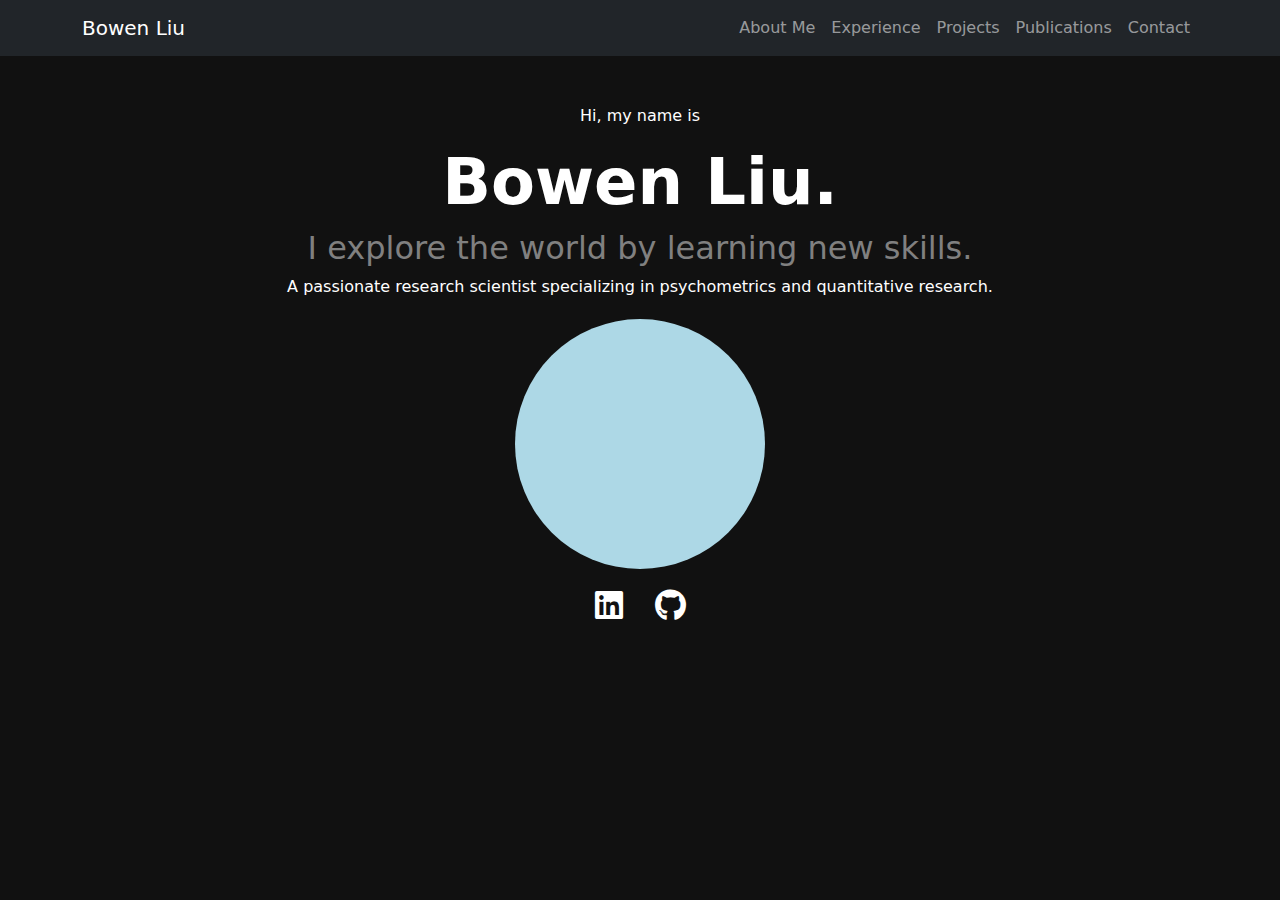
==== index.html @ 64eee91f "Update index.html" ====
<!DOCTYPE html>
<html lang="en">
<head>
  <meta charset="UTF-8">
  <meta name="viewport" content="width=device-width, initial-scale=1.0">
  <title>Bowen Liu</title>
  <link rel="stylesheet" href="https://cdn.jsdelivr.net/npm/bootstrap@5.3.0/dist/css/bootstrap.min.css">
  <link rel="stylesheet" href="https://cdnjs.cloudflare.com/ajax/libs/font-awesome/6.4.2/css/all.min.css">

  <style>
    body {
      background-color: #111;
      color: white;
      text-align: center;
    }
    h1 {
      font-size: 4rem;
      font-weight: bold;
    }
    h2 {
      font-size: 2rem;
      color: grey;
    }
    .profile-img {
      width: 250px;
      height: 250px;
      border-radius: 50%;
      background: lightblue;
      margin: 20px auto;
    }
    .btn-resume {
      background-color: #0d6efd;
      color: white;
      font-size: 1.2rem;
      padding: 10px 20px;
      border-radius: 8px;
      text-decoration: none;
    }
  </style>
</head>
<body>
  <nav class="navbar navbar-expand-lg navbar-dark bg-dark">
    <div class="container">
      <a class="navbar-brand" href="#">Bowen Liu</a>
      <div class="collapse navbar-collapse">
        <ul class="navbar-nav ms-auto">
          <li class="nav-item"><a class="nav-link" href="#">About Me</a></li>
          <li class="nav-item"><a class="nav-link" href="experience.html">Experience</a></li>
          <li class="nav-item"><a class="nav-link" href="#">Projects</a></li>
          <li class="nav-item"><a class="nav-link" href="#">Publications</a></li>
          <li class="nav-item"><a class="nav-link" href="#">Contact</a></li>
          
        </ul>
      </div>
    </div>
  </nav>

  <div class="container mt-5">
    <p>Hi, my name is</p>
    <h1>Bowen Liu.</h1>
    <h2>I explore the world by learning new skills.</h2>
    <p>A passionate research scientist specializing in psychometrics and quantitative research.</p>

    <div class="profile-img"></div>

    <!-- Social Links -->
<div class="d-flex justify-content-center mt-3">
  <a href="https://www.linkedin.com/in/bowen-liu-phd-57569358/" target="_blank" class="text-white mx-3">
    <i class="fab fa-linkedin fa-2x"></i>
  </a>
  <a href="https://github.com/bliu-git" target="_blank" class="text-white mx-3">
    <i class="fab fa-github fa-2x"></i>
  </a>
</div>


    
  </div>
</body>
</html>
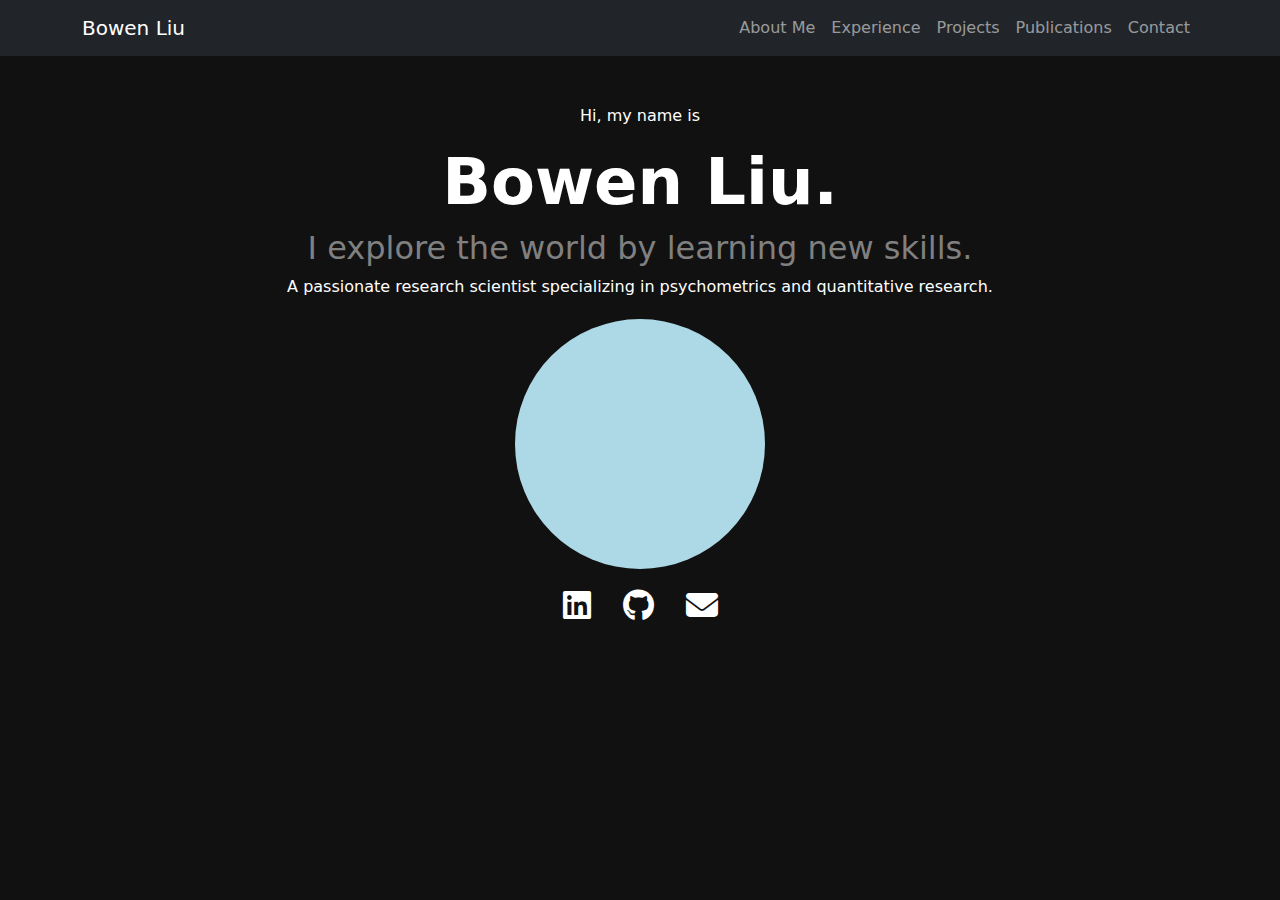
==== commit c19117c6: "Update index.html" ====
--- a/index.html
+++ b/index.html
@@ -71,6 +71,10 @@
   <a href="https://github.com/bliu-git" target="_blank" class="text-white mx-3">
     <i class="fab fa-github fa-2x"></i>
   </a>
+
+  <a href="mailto:bl.bowenliu@gmail.com" class="text-white mx-3">
+    <i class="fas fa-envelope fa-2x"></i>
+  </a>
 </div>
 
 
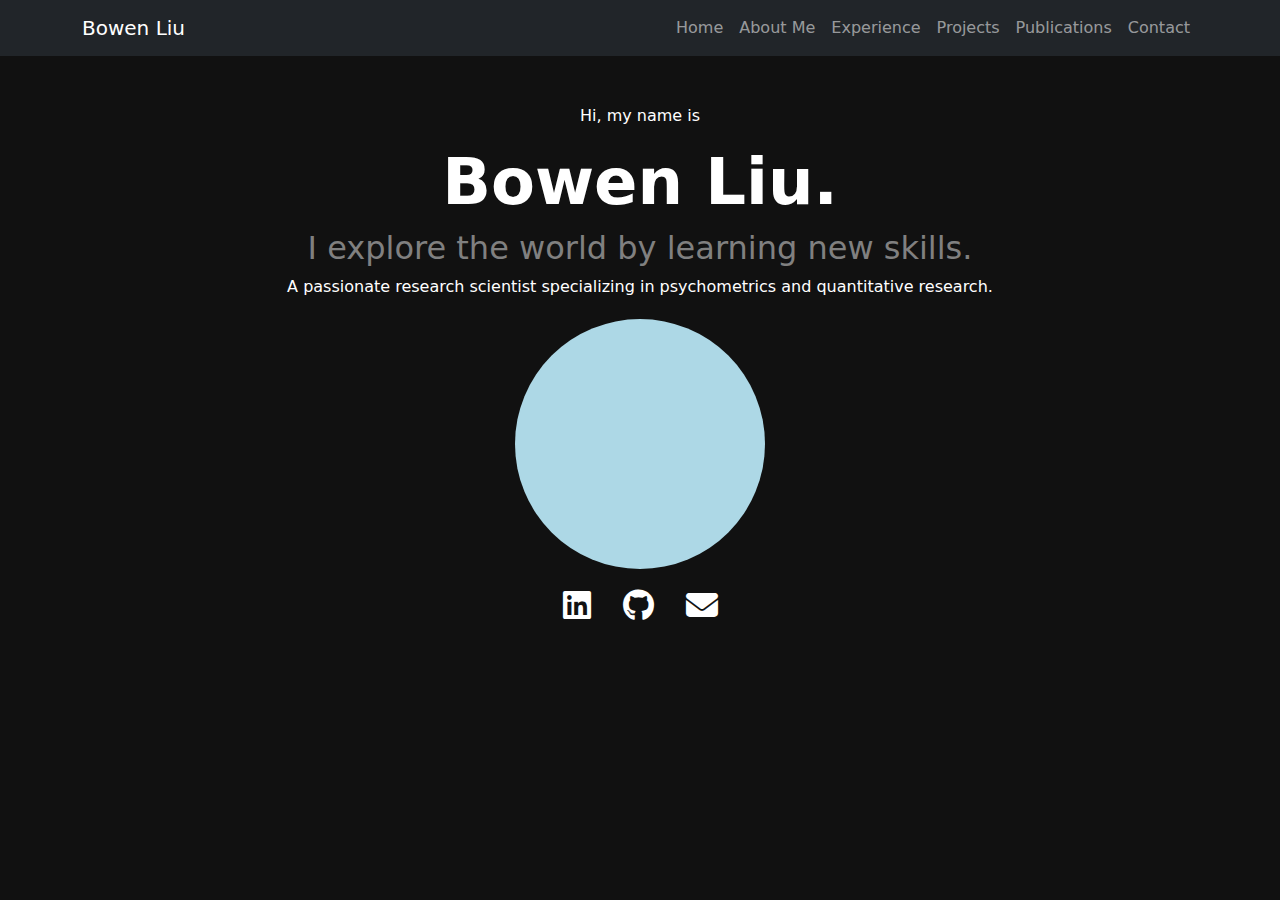
==== commit 89fb1b46: "Update index.html" ====
--- a/index.html
+++ b/index.html
@@ -44,7 +44,8 @@
       <a class="navbar-brand" href="#">Bowen Liu</a>
       <div class="collapse navbar-collapse">
         <ul class="navbar-nav ms-auto">
-          <li class="nav-item"><a class="nav-link" href="#">About Me</a></li>
+          <li class="nav-item"><a class="nav-link" href="index.html">Home</a></li>
+          <li class="nav-item"><a class="nav-link" href="about.html">About Me</a></li>
           <li class="nav-item"><a class="nav-link" href="experience.html">Experience</a></li>
           <li class="nav-item"><a class="nav-link" href="#">Projects</a></li>
           <li class="nav-item"><a class="nav-link" href="#">Publications</a></li>
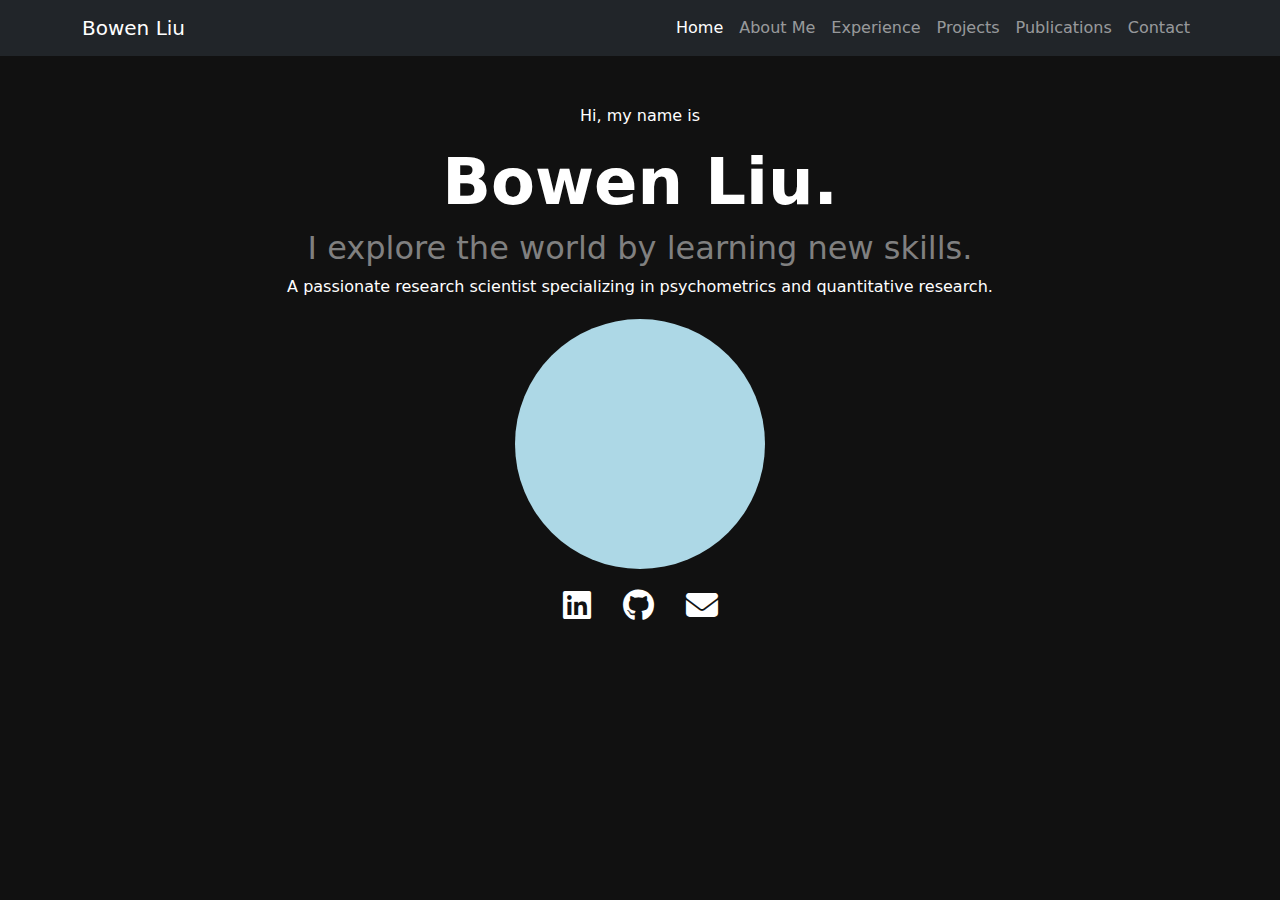
==== commit bf578daf: "Update index.html" ====
--- a/index.html
+++ b/index.html
@@ -39,22 +39,25 @@
   </style>
 </head>
 <body>
-  <nav class="navbar navbar-expand-lg navbar-dark bg-dark">
-    <div class="container">
-      <a class="navbar-brand" href="#">Bowen Liu</a>
-      <div class="collapse navbar-collapse">
-        <ul class="navbar-nav ms-auto">
-          <li class="nav-item"><a class="nav-link" href="index.html">Home</a></li>
-          <li class="nav-item"><a class="nav-link" href="about.html">About Me</a></li>
-          <li class="nav-item"><a class="nav-link" href="experience.html">Experience</a></li>
-          <li class="nav-item"><a class="nav-link" href="#">Projects</a></li>
-          <li class="nav-item"><a class="nav-link" href="#">Publications</a></li>
-          <li class="nav-item"><a class="nav-link" href="#">Contact</a></li>
-          
-        </ul>
-      </div>
+ <nav class="navbar navbar-expand-lg navbar-dark bg-dark">
+  <div class="container">
+    <a class="navbar-brand" href="index.html">Bowen Liu</a>
+    <button class="navbar-toggler" type="button" data-bs-toggle="collapse" data-bs-target="#navbarNav">
+      <span class="navbar-toggler-icon"></span>
+    </button>
+    <div class="collapse navbar-collapse" id="navbarNav">
+      <ul class="navbar-nav ms-auto">
+        <li class="nav-item"><a class="nav-link active" href="index.html">Home</a></li>
+        <li class="nav-item"><a class="nav-link" href="about.html">About Me</a></li>
+        <li class="nav-item"><a class="nav-link" href="experience.html">Experience</a></li>
+        <li class="nav-item"><a class="nav-link" href="#">Projects</a></li>
+        <li class="nav-item"><a class="nav-link" href="#">Publications</a></li>
+        <li class="nav-item"><a class="nav-link" href="#">Contact</a></li>
+      </ul>
     </div>
-  </nav>
+  </div>
+</nav>
+
 
   <div class="container mt-5">
     <p>Hi, my name is</p>
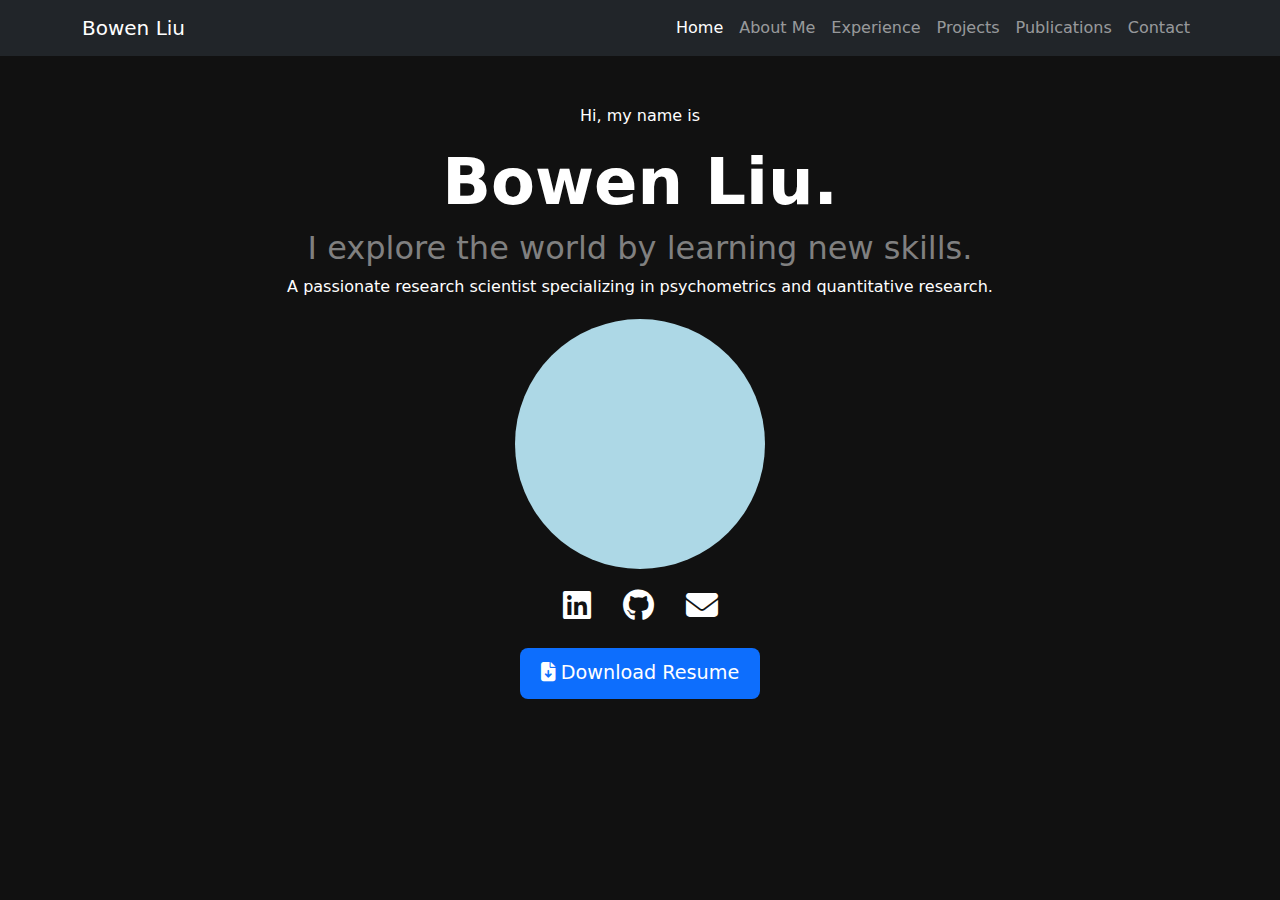
==== commit 2d8e1b30: "Update index.html" ====
--- a/index.html
+++ b/index.html
@@ -82,6 +82,15 @@
 </div>
 
 
+   <!-- Resume Download Button -->
+<div class="mt-4">
+  <a href="resume.pdf" download class="btn btn-resume">
+    <i class="fas fa-file-download"></i> Download Resume
+  </a>
+</div>
+
+
+
     
   </div>
 </body>
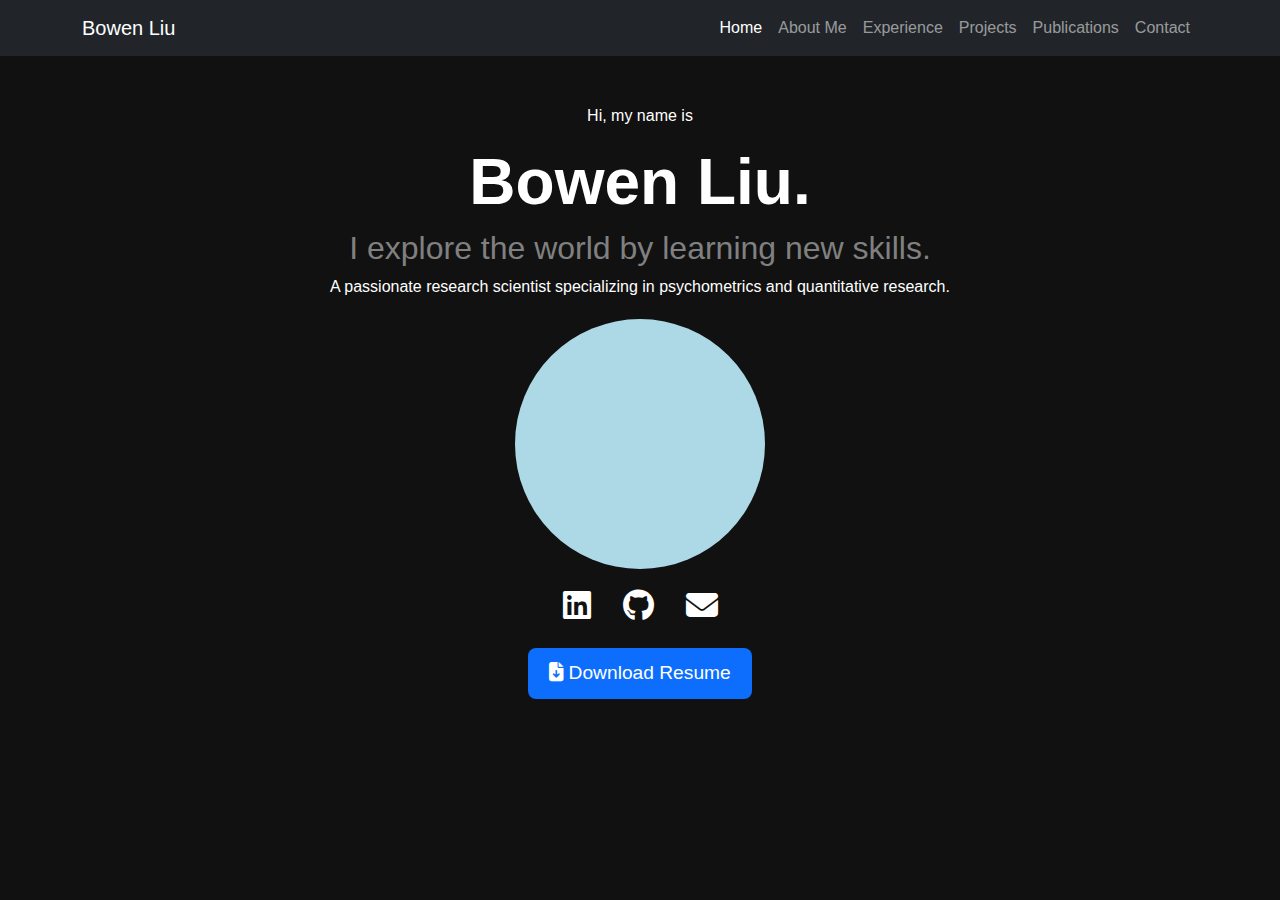
==== commit 0cf61eab: "Update index.html" ====
--- a/index.html
+++ b/index.html
@@ -12,6 +12,7 @@
       background-color: #111;
       color: white;
       text-align: center;
+      font-family: Arial, sans-serif;
     }
     h1 {
       font-size: 4rem;
